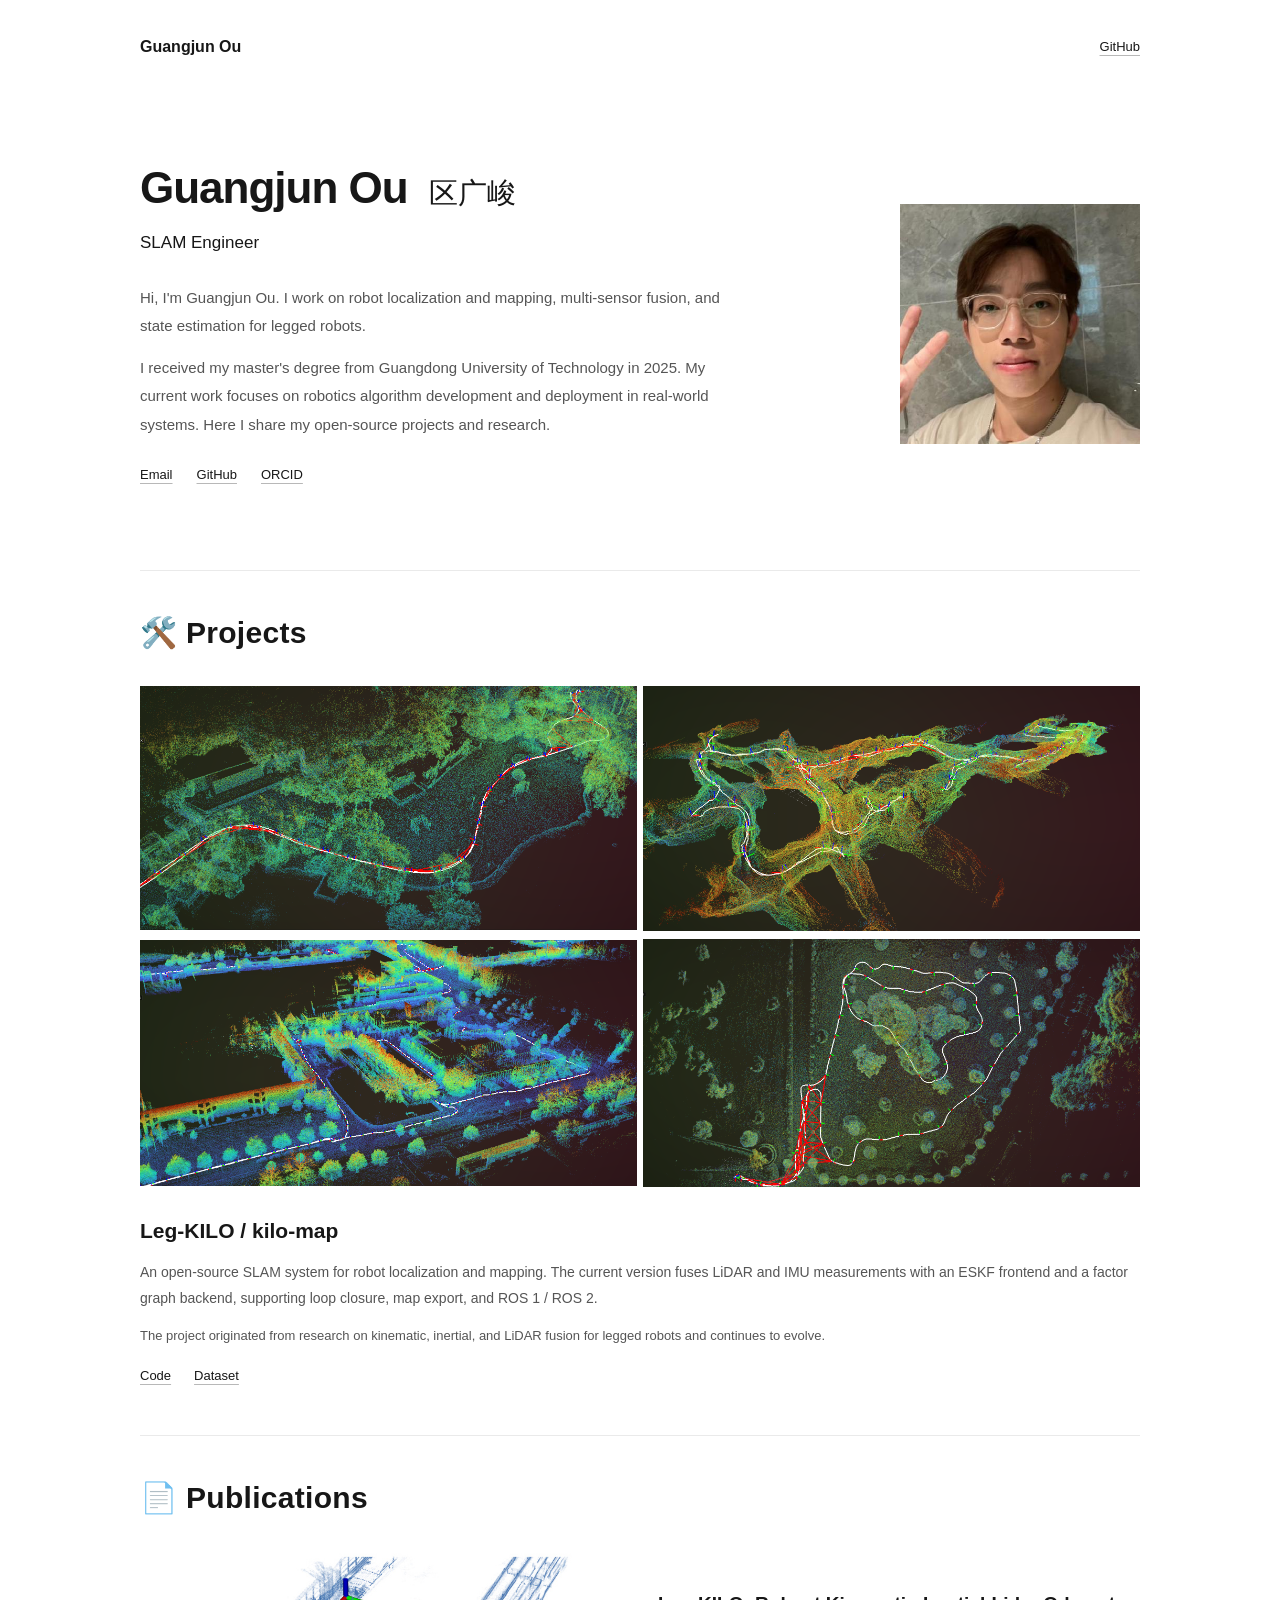
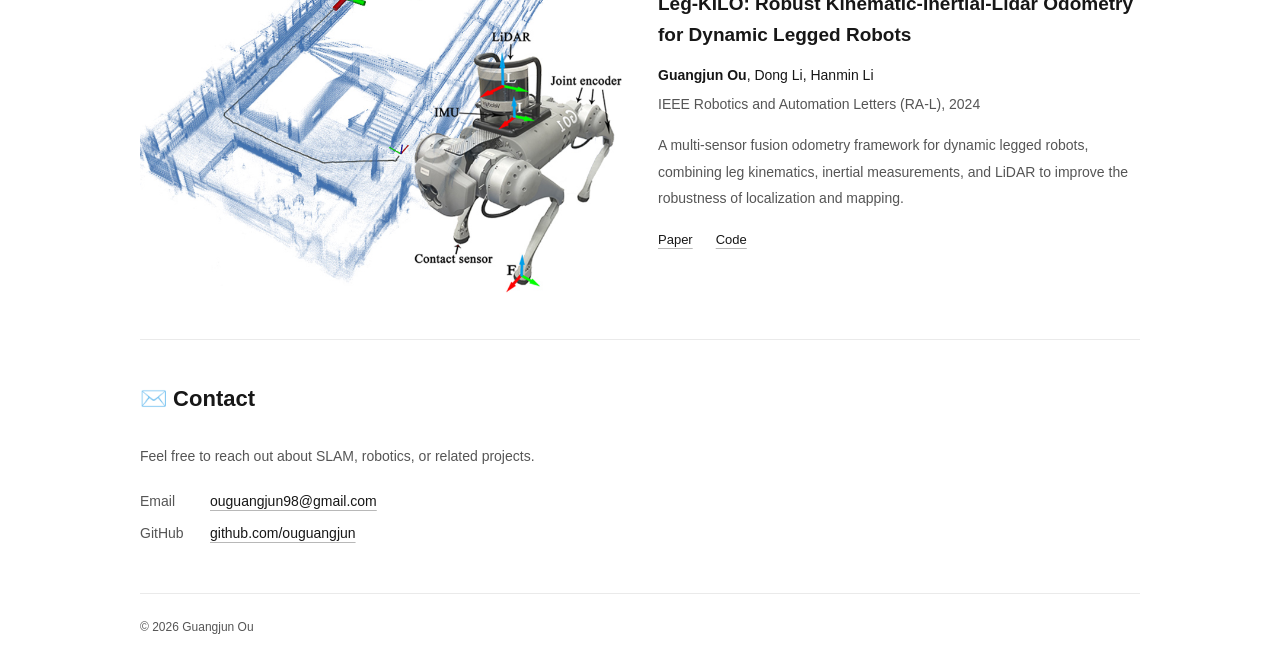
==== index.html @ 5f683b39 "[fix]: update github.io [question]: [issue]: [time]: [developer]:ouguangjun" ====
<!doctype html>
<html lang="en">
<head>
  <meta charset="UTF-8" />
  <meta name="viewport" content="width=device-width, initial-scale=1.0" />
  <meta name="theme-color" content="#ffffff" />
  <meta name="description" content="Guangjun Ou is a SLAM engineer working on robot localization, mapping, and multi-sensor fusion. Explore the Leg-KILO project and RA-L publication." />
  <title>Guangjun Ou · SLAM Engineer</title>
  <link rel="icon" href="assets/favicon.svg" type="image/svg+xml" />
  <link rel="stylesheet" href="styles.css" />
  <script src="script.js" defer></script>
</head>
<body>
  <a class="skip-link" href="#main">Skip to main content</a>
  <header class="site-header container">
    <a class="site-name" href="#home">Guangjun Ou</a>
    <a href="https://github.com/ouguangjun" target="_blank" rel="noopener noreferrer">GitHub</a>
  </header>

  <main id="main" class="container">
    <section class="intro" id="home" aria-labelledby="intro-title">
      <div class="intro-copy">
        <h1 id="intro-title">Guangjun Ou <span class="chinese-name" lang="zh-CN">区广峻</span></h1>
        <p class="role">SLAM Engineer</p>
        <!-- Edit your personal introduction here. -->
        <p>Hi, I'm Guangjun Ou. I work on robot localization and mapping, multi-sensor fusion, and state estimation for legged robots.</p>
        <p>I received my master's degree from Guangdong University of Technology in 2025. My current work focuses on robotics algorithm development and deployment in real-world systems. Here I share my open-source projects and research.</p>
        <div class="intro-links">
          <a href="mailto:ouguangjun98@gmail.com">Email</a>
          <a href="https://github.com/ouguangjun" target="_blank" rel="noopener noreferrer">GitHub</a>
          <a href="https://orcid.org/0009-0007-0457-6276" target="_blank" rel="noopener noreferrer">ORCID</a>
        </div>
      </div>
      <!-- Currently using your GitHub avatar. Replace src with your own photo. -->
      <img class="portrait" src="assets/avatar.jpg" alt="Portrait of Guangjun Ou" width="460" height="460" fetchpriority="high" />
    </section>

    <section class="section" id="projects" aria-labelledby="projects-title">
      <h2 id="projects-title"><span aria-hidden="true">🛠️</span> Projects</h2>
      <article class="project">
        <div class="project-gallery" role="group" aria-label="Leg-KILO mapping results">
          <a class="project-image-link" href="assets/backpack.png" target="_blank" rel="noopener noreferrer" aria-label="View the full-size Backpack mapping result">
            <img class="project-image" src="assets/backpack.png" alt="Leg-KILO point cloud map and trajectory on the Backpack dataset" width="1893" height="929" loading="lazy" decoding="async" />
          </a>
          <a class="project-image-link" href="assets/superloc.png" target="_blank" rel="noopener noreferrer" aria-label="View the full-size SuperLoc mapping result">
            <img class="project-image" src="assets/superloc.png" alt="Leg-KILO point cloud map and trajectory on the SuperLoc dataset" width="1893" height="935" loading="lazy" decoding="async" />
          </a>
          <a class="project-image-link" href="assets/nclt2.png" target="_blank" rel="noopener noreferrer" aria-label="View the full-size NCLT mapping result">
            <img class="project-image" src="assets/nclt2.png" alt="Leg-KILO point cloud map and trajectory on the NCLT dataset" width="1893" height="939" loading="lazy" decoding="async" />
          </a>
          <a class="project-image-link" href="assets/diter.png" target="_blank" rel="noopener noreferrer" aria-label="View the full-size DiTer mapping result">
            <img class="project-image" src="assets/diter.png" alt="Leg-KILO point cloud map and trajectory on the DiTer dataset" width="1900" height="947" loading="lazy" decoding="async" />
          </a>
        </div>
        <div class="project-copy">
          <h3><a href="https://github.com/ouguangjun/Leg-KILO" target="_blank" rel="noopener noreferrer">Leg-KILO / kilo-map</a></h3>
          <p>An open-source SLAM system for robot localization and mapping. The current version fuses LiDAR and IMU measurements with an ESKF frontend and a factor graph backend, supporting loop closure, map export, and ROS 1 / ROS 2.</p>
          <p class="project-context">The project originated from research on kinematic, inertial, and LiDAR fusion for legged robots and continues to evolve.</p>
          <div class="work-links"><a href="https://github.com/ouguangjun/Leg-KILO" target="_blank" rel="noopener noreferrer">Code</a><a href="https://github.com/ouguangjun/legkilo-dataset" target="_blank" rel="noopener noreferrer">Dataset</a></div>
        </div>
      </article>
    </section>

    <section class="section" id="publications" aria-labelledby="publications-title">
      <h2 id="publications-title"><span aria-hidden="true">📄</span> Publications</h2>
      <article class="publication">
        <a class="publication-image-link" href="assets/leg-kilo.jpg" target="_blank" rel="noopener noreferrer" aria-label="View the full-size Leg-KILO mapping result">
          <img class="publication-image" src="assets/leg-kilo.jpg" alt="Leg-KILO point cloud map with the estimated robot trajectory and loop closure constraints" width="1898" height="947" loading="lazy" decoding="async" />
        </a>
        <div class="publication-copy">
          <h3><a href="https://doi.org/10.1109/LRA.2024.3440730" target="_blank" rel="noopener noreferrer">Leg-KILO: Robust Kinematic-Inertial-Lidar Odometry for Dynamic Legged Robots</a></h3>
          <p class="authors"><strong>Guangjun Ou</strong>, Dong Li, Hanmin Li</p>
          <p class="venue">IEEE Robotics and Automation Letters (RA-L), 2024</p>
          <p class="publication-summary">A multi-sensor fusion odometry framework for dynamic legged robots, combining leg kinematics, inertial measurements, and LiDAR to improve the robustness of localization and mapping.</p>
          <div class="work-links"><a href="https://ieeexplore.ieee.org/document/10631676" target="_blank" rel="noopener noreferrer">Paper</a><a href="https://github.com/ouguangjun/Leg-KILO" target="_blank" rel="noopener noreferrer">Code</a></div>
        </div>
      </article>
    </section>

    <section class="section contact" id="contact" aria-labelledby="contact-title">
      <h2 id="contact-title"><span aria-hidden="true">✉️</span> Contact</h2>
      <p>Feel free to reach out about SLAM, robotics, or related projects.</p>
      <dl class="contact-list">
        <div><dt>Email</dt><dd><a href="mailto:ouguangjun98@gmail.com">ouguangjun98@gmail.com</a></dd></div>
        <div><dt>GitHub</dt><dd><a href="https://github.com/ouguangjun" target="_blank" rel="noopener noreferrer">github.com/ouguangjun</a></dd></div>
      </dl>
    </section>
  </main>

  <footer class="container site-footer"><p>© <span id="year">2026</span> Guangjun Ou</p></footer>
</body>
</html>
---- styles.css ----
@charset "UTF-8";

:root {
  color-scheme: light;
  --text: #171717;
  --secondary: #555;
  --line: #eaeaea;
  --font: -apple-system, BlinkMacSystemFont, "Segoe UI", "PingFang SC", "Microsoft YaHei", sans-serif;
}

* { box-sizing: border-box; }
html { scroll-padding-top: 30px; }
body { margin: 0; background: #fff; color: var(--text); font: 15px/1.9 var(--font); -webkit-font-smoothing: antialiased; }
a { color: inherit; text-decoration: underline; text-decoration-color: #b8b8b8; text-underline-offset: 4px; }
a:hover { text-decoration-color: #171717; }
a:focus-visible { outline: 2px solid #171717; outline-offset: 5px; }
p, h1, h2, h3, dl, dd { margin: 0; }
img { display: block; max-width: 100%; }
.container { width: calc(100% - 80px); max-width: 1000px; margin-inline: auto; }
.skip-link { position: fixed; left: 15px; top: -80px; padding: 8px 15px; background: white; border: 1px solid #171717; z-index: 10; }
.skip-link:focus { top: 15px; }
.site-header { display: flex; align-items: center; justify-content: space-between; gap: 20px; padding-block: 32px; font-size: 13px; }
.site-name { font-size: 16px; font-weight: 600; text-decoration: none; }
.intro { display: grid; grid-template-columns: minmax(0,1fr) 240px; align-items: center; gap: 85px; padding-block: 65px 82px; }
h1 { font-size: clamp(34px,4vw,44px); line-height: 1.3; font-weight: 600; letter-spacing: -1px; }
.chinese-name { display: inline-block; margin-left: 10px; font-size: .65em; font-weight: 400; letter-spacing: 0; white-space: nowrap; }
.role { margin: 10px 0 25px; font-size: 17px; }
.intro-copy > p:not(.role) { color: var(--secondary); max-width: 590px; }
.intro-copy > p + p:not(.role) { margin-top: 13px; }
.intro-links { display: flex; flex-wrap: wrap; gap: 24px; margin-top: 24px; font-size: 13px; }
.portrait { width: 240px; height: 240px; object-fit: cover; }
.section { border-top: 1px solid var(--line); padding-block: 42px 46px; }
h2 { font-size: 22px; font-weight: 600; line-height: 1.5; margin-bottom: 28px; }
#projects-title, #publications-title { font-size: 30px; font-weight: 700; line-height: 1.3; letter-spacing: .3px; margin-bottom: 32px; }
h3 { font-size: 21px; font-weight: 600; line-height: 1.5; }
h3 a { text-decoration: none; }
h3 a:hover { text-decoration: underline; }
.project { display: grid; grid-template-columns: minmax(0,1fr); gap: 28px; }
.project-gallery { display: grid; grid-template-columns: repeat(2,minmax(0,1fr)); gap: 6px; }
.project-image-link { display: block; }
.project-image { width: 100%; height: auto; aspect-ratio: 2 / 1; object-fit: contain; }
.project-copy > p { color: var(--secondary); margin-top: 12px; font-size: 14px; }
.project-copy .project-context { font-size: 13px; }
.work-links { display: flex; flex-wrap: wrap; gap: 23px; margin-top: 16px; font-size: 13px; }
.publication { display: grid; grid-template-columns: repeat(2,minmax(0,1fr)); gap: 36px; align-items: center; }
.publication-image-link { display: block; }
.publication-image { width: 100%; height: auto; }
.publication-copy { min-width: 0; }
.publication h3 { font-size: 19px; line-height: 1.6; font-weight: 600; max-width: 780px; }
.authors { margin-top: 12px; font-size: 14px; }
.authors strong { font-weight: 600; }
.venue { font-size: 14px; color: var(--secondary); margin-top: 2px; }
.publication-summary { color: var(--secondary); font-size: 14px; margin-top: 15px; }
.contact > p { color: var(--secondary); font-size: 14px; }
.contact-list { margin-top: 18px; font-size: 14px; }
.contact-list > div { display: flex; gap: 15px; margin-top: 6px; }
.contact-list dt { width: 55px; flex-shrink: 0; color: var(--secondary); }
.contact-list dd { min-width: 0; overflow-wrap: anywhere; }
.site-footer { border-top: 1px solid var(--line); padding-block: 22px 32px; font-size: 12px; color: var(--secondary); }

@media (max-width: 800px) {
  .container { width: calc(100% - 56px); }
  .intro { grid-template-columns: minmax(0,1fr) 190px; gap: 35px; padding-block: 45px 60px; }
  .portrait { width: 190px; height: 190px; }
  .project { grid-template-columns: 1fr; gap: 24px; }
}
@media (max-width: 600px) {
  .container { width: calc(100% - 40px); }
  .site-header { padding-block: 22px; }
  .intro { grid-template-columns: 1fr; gap: 28px; padding-block: 32px 44px; }
  .portrait { width: 190px; height: 190px; }
  h1 { font-size: 34px; }
  .role { margin-bottom: 20px; }
  .section { padding-block: 32px 36px; }
  h2 { font-size: 21px; margin-bottom: 23px; }
  #projects-title, #publications-title { font-size: 26px; margin-bottom: 26px; }
  .project { grid-template-columns: 1fr; gap: 22px; }
  .publication { grid-template-columns: 1fr; gap: 22px; }
  .publication h3 { font-size: 18px; }
}
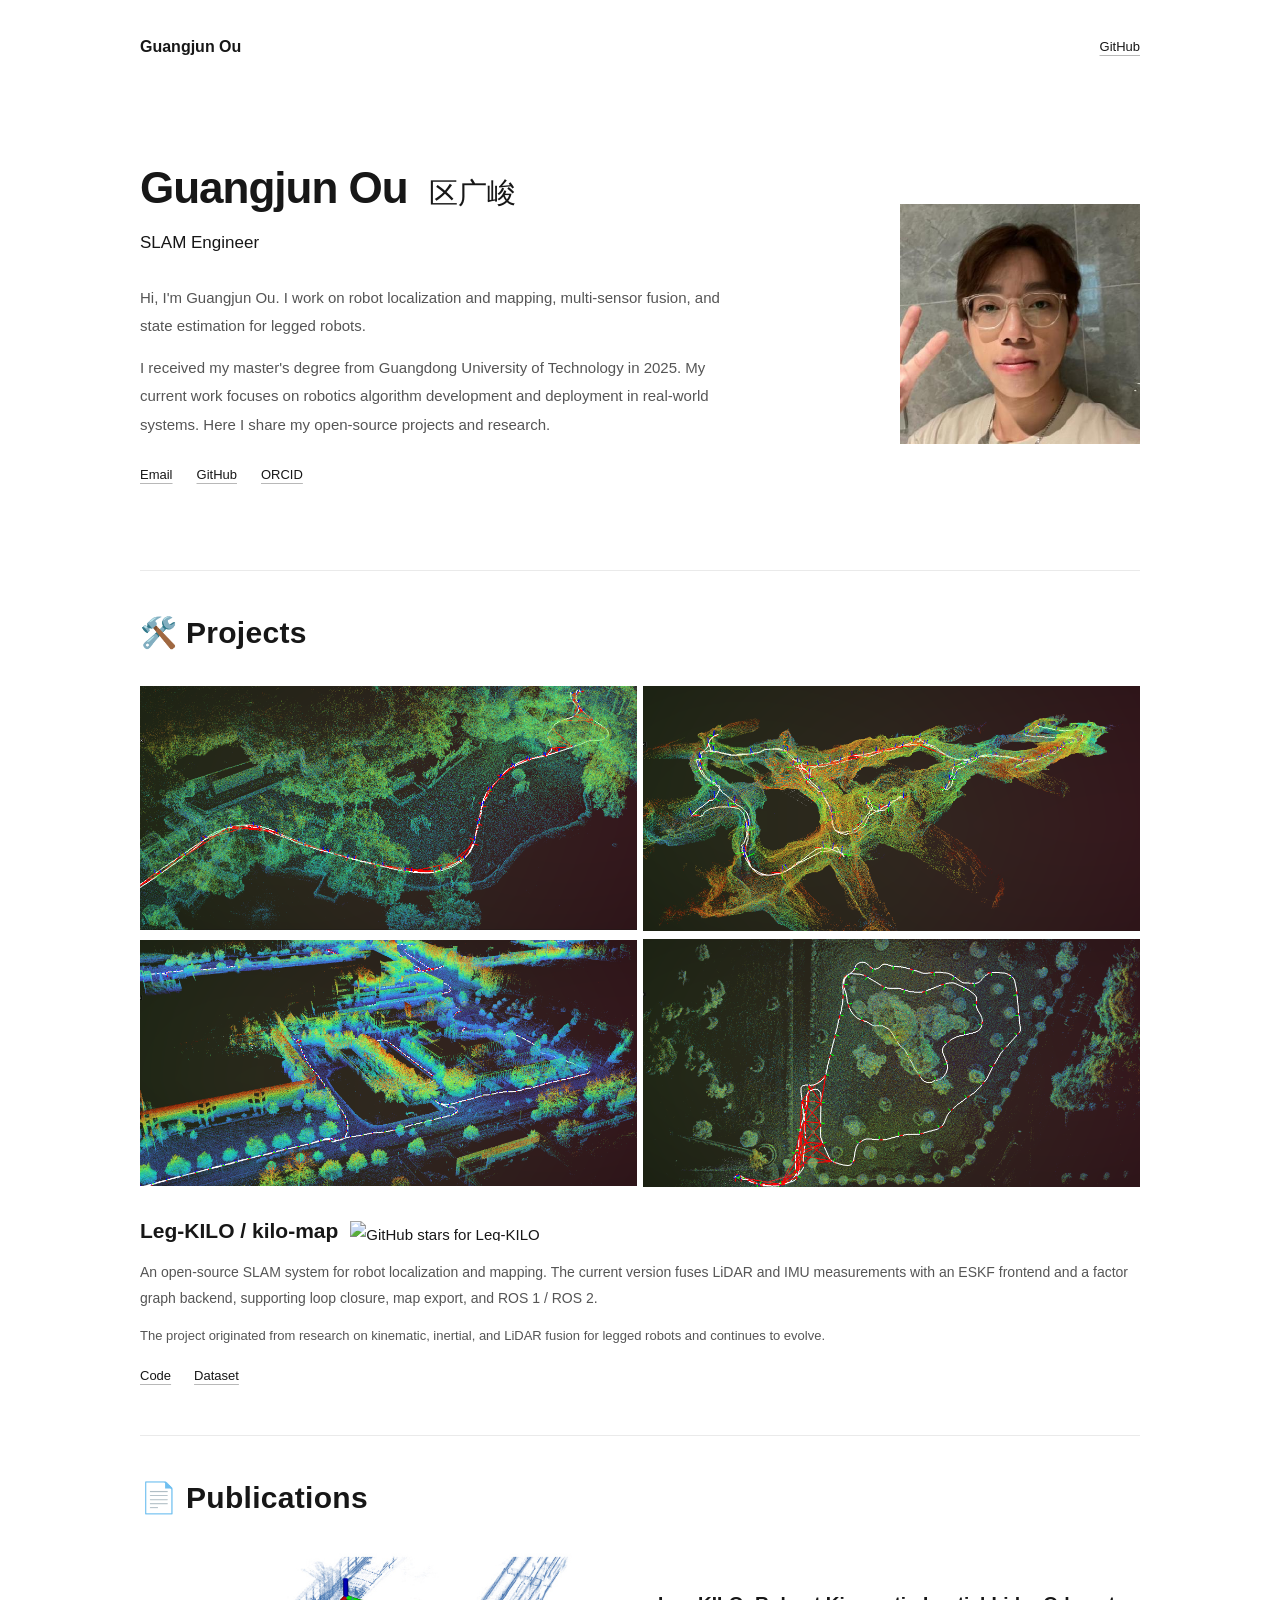
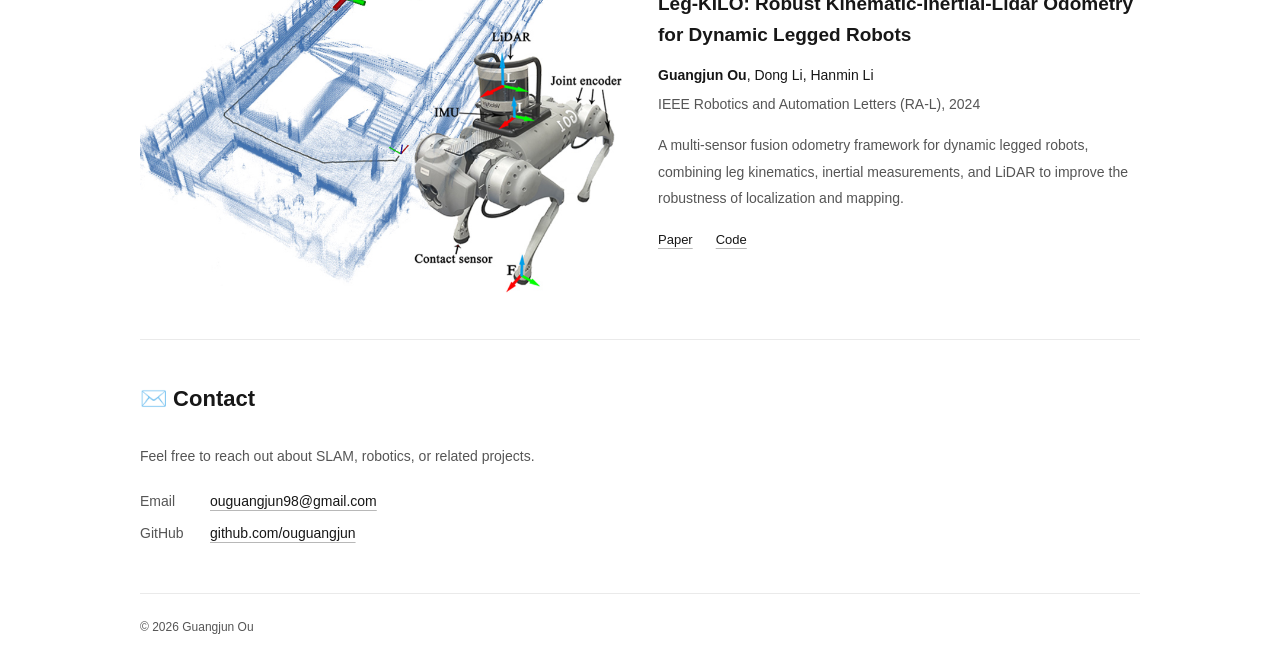
==== commit 33e685ee: "[fix]: update [question]: [issue]: [time]: [developer]:ouguangjun" ====
--- a/index.html
+++ b/index.html
@@ -53,7 +53,12 @@
           </a>
         </div>
         <div class="project-copy">
-          <h3><a href="https://github.com/ouguangjun/Leg-KILO" target="_blank" rel="noopener noreferrer">Leg-KILO / kilo-map</a></h3>
+          <div class="project-heading">
+            <h3><a href="https://github.com/ouguangjun/Leg-KILO" target="_blank" rel="noopener noreferrer">Leg-KILO / kilo-map</a></h3>
+            <a class="star-badge" href="https://github.com/ouguangjun/Leg-KILO/stargazers" target="_blank" rel="noopener noreferrer" aria-label="View Leg-KILO stars on GitHub" title="Automatically updated GitHub star count; may be cached">
+              <img src="https://img.shields.io/github/stars/ouguangjun/Leg-KILO?style=social&amp;label=Stars" alt="GitHub stars for Leg-KILO" height="20" loading="lazy" decoding="async" />
+            </a>
+          </div>
           <p>An open-source SLAM system for robot localization and mapping. The current version fuses LiDAR and IMU measurements with an ESKF frontend and a factor graph backend, supporting loop closure, map export, and ROS 1 / ROS 2.</p>
           <p class="project-context">The project originated from research on kinematic, inertial, and LiDAR fusion for legged robots and continues to evolve.</p>
           <div class="work-links"><a href="https://github.com/ouguangjun/Leg-KILO" target="_blank" rel="noopener noreferrer">Code</a><a href="https://github.com/ouguangjun/legkilo-dataset" target="_blank" rel="noopener noreferrer">Dataset</a></div>
--- a/styles.css
+++ b/styles.css
@@ -39,6 +39,9 @@
 .project-gallery { display: grid; grid-template-columns: repeat(2,minmax(0,1fr)); gap: 6px; }
 .project-image-link { display: block; }
 .project-image { width: 100%; height: auto; aspect-ratio: 2 / 1; object-fit: contain; }
+.project-heading { display: flex; align-items: center; flex-wrap: wrap; gap: 12px; }
+.star-badge { display: inline-flex; align-items: center; text-decoration: none; }
+.star-badge img { height: 20px; width: auto; }
 .project-copy > p { color: var(--secondary); margin-top: 12px; font-size: 14px; }
 .project-copy .project-context { font-size: 13px; }
 .work-links { display: flex; flex-wrap: wrap; gap: 23px; margin-top: 16px; font-size: 13px; }
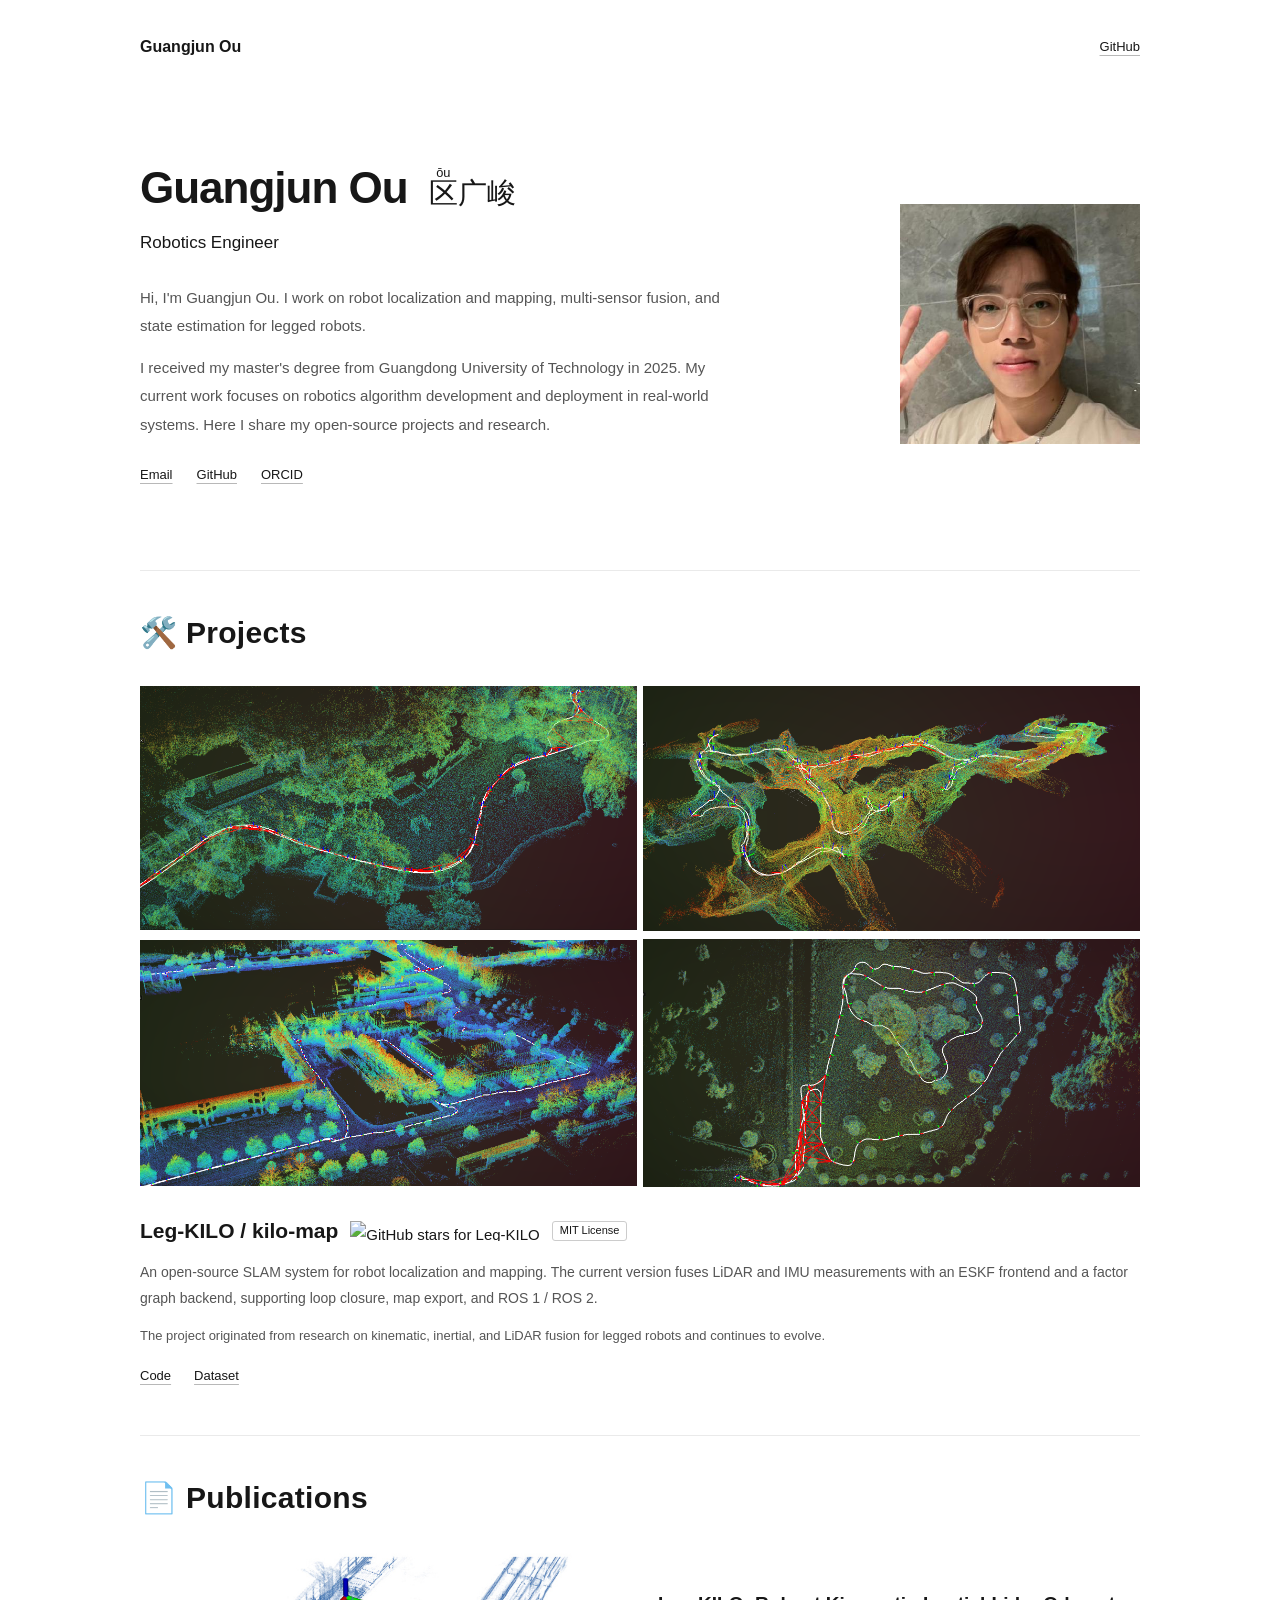
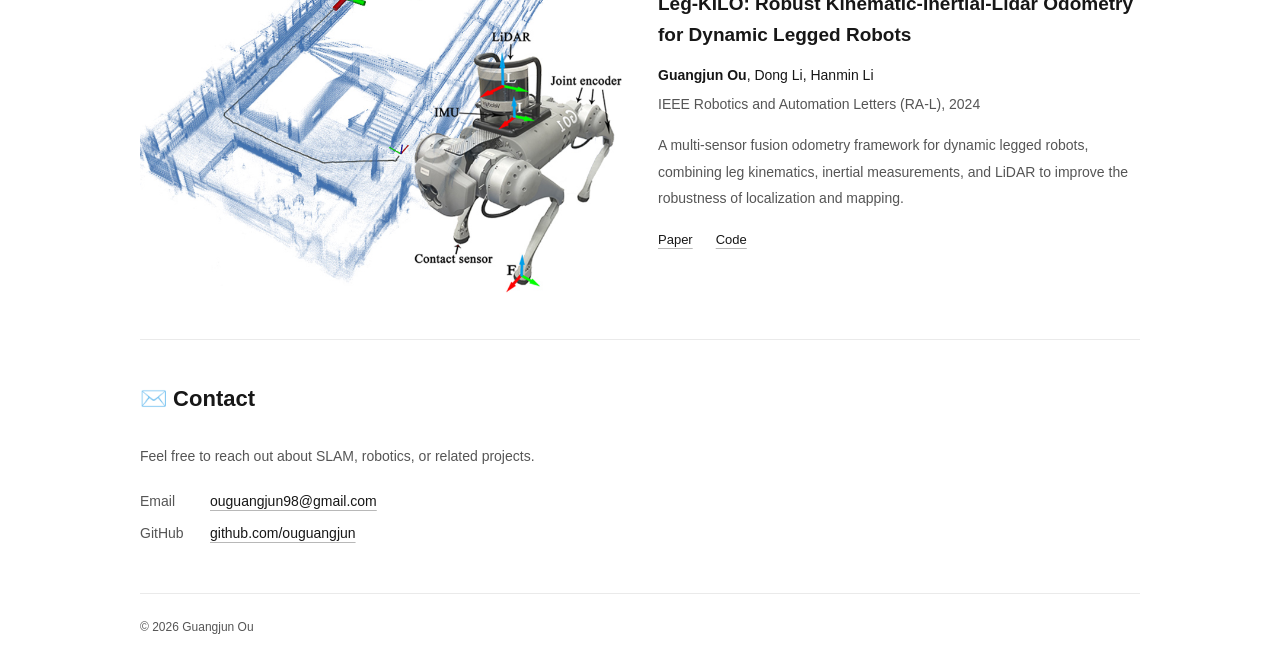
==== commit b87151d9: "[fix]: update [question]: [issue]: [time]: [developer]:ouguangjun" ====
--- a/index.html
+++ b/index.html
@@ -20,8 +20,8 @@
   <main id="main" class="container">
     <section class="intro" id="home" aria-labelledby="intro-title">
       <div class="intro-copy">
-        <h1 id="intro-title">Guangjun Ou <span class="chinese-name" lang="zh-CN">区广峻</span></h1>
-        <p class="role">SLAM Engineer</p>
+        <h1 id="intro-title">Guangjun Ou <span class="chinese-name" lang="zh-CN"><ruby>区<rp>(</rp><rt>ōu</rt><rp>)</rp></ruby>广峻</span></h1>
+        <p class="role">Robotics Engineer</p>
         <!-- Edit your personal introduction here. -->
         <p>Hi, I'm Guangjun Ou. I work on robot localization and mapping, multi-sensor fusion, and state estimation for legged robots.</p>
         <p>I received my master's degree from Guangdong University of Technology in 2025. My current work focuses on robotics algorithm development and deployment in real-world systems. Here I share my open-source projects and research.</p>
@@ -58,6 +58,7 @@
             <a class="star-badge" href="https://github.com/ouguangjun/Leg-KILO/stargazers" target="_blank" rel="noopener noreferrer" aria-label="View Leg-KILO stars on GitHub" title="Automatically updated GitHub star count; may be cached">
               <img src="https://img.shields.io/github/stars/ouguangjun/Leg-KILO?style=social&amp;label=Stars" alt="GitHub stars for Leg-KILO" height="20" loading="lazy" decoding="async" />
             </a>
+            <a class="license-badge" href="https://github.com/ouguangjun/Leg-KILO/blob/master/LICENSE" target="_blank" rel="noopener noreferrer" aria-label="View the Leg-KILO MIT License">MIT License</a>
           </div>
           <p>An open-source SLAM system for robot localization and mapping. The current version fuses LiDAR and IMU measurements with an ESKF frontend and a factor graph backend, supporting loop closure, map export, and ROS 1 / ROS 2.</p>
           <p class="project-context">The project originated from research on kinematic, inertial, and LiDAR fusion for legged robots and continues to evolve.</p>
--- a/styles.css
+++ b/styles.css
@@ -24,6 +24,8 @@
 .intro { display: grid; grid-template-columns: minmax(0,1fr) 240px; align-items: center; gap: 85px; padding-block: 65px 82px; }
 h1 { font-size: clamp(34px,4vw,44px); line-height: 1.3; font-weight: 600; letter-spacing: -1px; }
 .chinese-name { display: inline-block; margin-left: 10px; font-size: .65em; font-weight: 400; letter-spacing: 0; white-space: nowrap; }
+.chinese-name ruby { ruby-position: over; ruby-align: center; }
+.chinese-name rt { font-size: .45em; font-weight: 400; line-height: 1; }
 .role { margin: 10px 0 25px; font-size: 17px; }
 .intro-copy > p:not(.role) { color: var(--secondary); max-width: 590px; }
 .intro-copy > p + p:not(.role) { margin-top: 13px; }
@@ -42,6 +44,8 @@
 .project-heading { display: flex; align-items: center; flex-wrap: wrap; gap: 12px; }
 .star-badge { display: inline-flex; align-items: center; text-decoration: none; }
 .star-badge img { height: 20px; width: auto; }
+.license-badge { display: inline-flex; align-items: center; height: 20px; padding: 0 7px; border: 1px solid #ccc; border-radius: 3px; color: var(--text); background: #fff; font-size: 11px; font-weight: 500; line-height: 1; text-decoration: none; }
+.license-badge:hover { border-color: #777; }
 .project-copy > p { color: var(--secondary); margin-top: 12px; font-size: 14px; }
 .project-copy .project-context { font-size: 13px; }
 .work-links { display: flex; flex-wrap: wrap; gap: 23px; margin-top: 16px; font-size: 13px; }
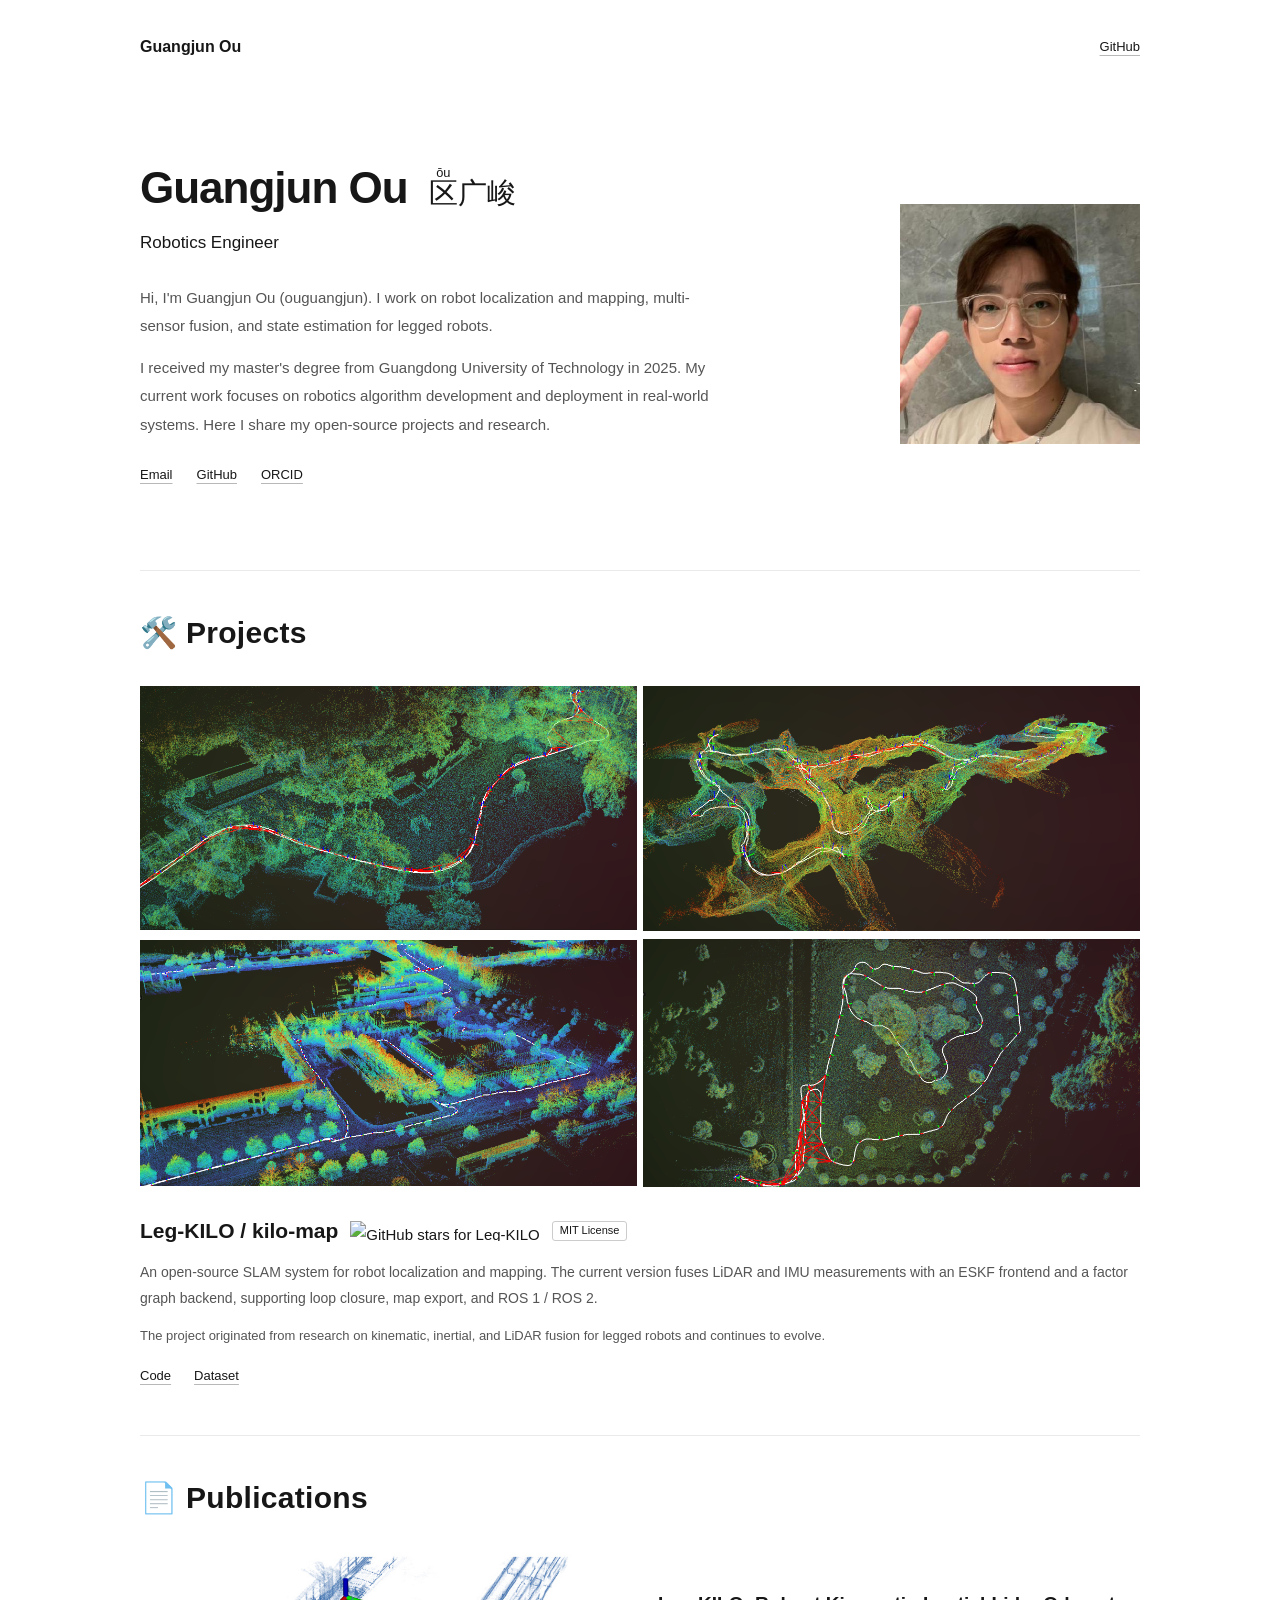
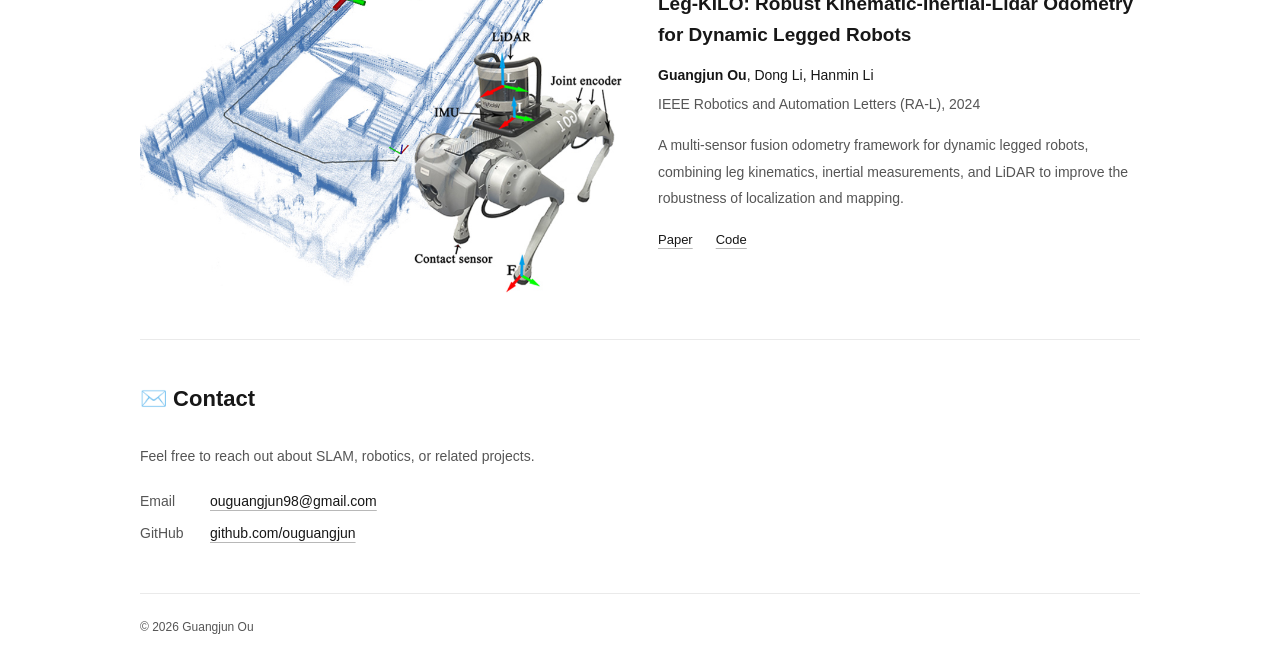
==== commit 457bd0b1: "[fix]: update [question]: [issue]: [time]: [developer]:ouguangjun" ====
--- a/index.html
+++ b/index.html
@@ -4,11 +4,39 @@
   <meta charset="UTF-8" />
   <meta name="viewport" content="width=device-width, initial-scale=1.0" />
   <meta name="theme-color" content="#ffffff" />
-  <meta name="description" content="Guangjun Ou is a SLAM engineer working on robot localization, mapping, and multi-sensor fusion. Explore the Leg-KILO project and RA-L publication." />
-  <title>Guangjun Ou · SLAM Engineer</title>
+  <meta name="description" content="区广峻 (Guangjun Ou / ouguangjun) is a robotics engineer focused on SLAM, multi-sensor fusion, and real-world robotics systems. Explore Leg-KILO and the RA-L publication." />
+  <meta name="author" content="Guangjun Ou (区广峻 / ouguangjun)" />
+  <meta name="robots" content="index, follow" />
+  <title>区广峻 (Guangjun Ou) · ouguangjun | Robotics Engineer</title>
+  <link rel="canonical" href="https://ouguangjun.github.io/" />
   <link rel="icon" href="assets/favicon.svg" type="image/svg+xml" />
   <link rel="stylesheet" href="styles.css" />
   <script src="script.js" defer></script>
+  <script type="application/ld+json">
+  {
+    "@context": "https://schema.org",
+    "@type": "ProfilePage",
+    "@id": "https://ouguangjun.github.io/#profile",
+    "url": "https://ouguangjun.github.io/",
+    "name": "区广峻 (Guangjun Ou) · ouguangjun",
+    "inLanguage": "en",
+    "mainEntity": {
+      "@type": "Person",
+      "@id": "https://ouguangjun.github.io/#person",
+      "name": "Guangjun Ou",
+      "alternateName": ["区广峻", "ouguangjun"],
+      "identifier": "ouguangjun",
+      "url": "https://ouguangjun.github.io/",
+      "image": "https://ouguangjun.github.io/assets/avatar.jpg",
+      "jobTitle": "Robotics Engineer",
+      "description": "Robotics engineer working on SLAM, multi-sensor fusion, and state estimation for legged robots.",
+      "sameAs": [
+        "https://github.com/ouguangjun",
+        "https://orcid.org/0009-0007-0457-6276"
+      ]
+    }
+  }
+  </script>
 </head>
 <body>
   <a class="skip-link" href="#main">Skip to main content</a>
@@ -23,7 +51,7 @@
         <h1 id="intro-title">Guangjun Ou <span class="chinese-name" lang="zh-CN"><ruby>区<rp>(</rp><rt>ōu</rt><rp>)</rp></ruby>广峻</span></h1>
         <p class="role">Robotics Engineer</p>
         <!-- Edit your personal introduction here. -->
-        <p>Hi, I'm Guangjun Ou. I work on robot localization and mapping, multi-sensor fusion, and state estimation for legged robots.</p>
+        <p>Hi, I'm Guangjun Ou (ouguangjun). I work on robot localization and mapping, multi-sensor fusion, and state estimation for legged robots.</p>
         <p>I received my master's degree from Guangdong University of Technology in 2025. My current work focuses on robotics algorithm development and deployment in real-world systems. Here I share my open-source projects and research.</p>
         <div class="intro-links">
           <a href="mailto:ouguangjun98@gmail.com">Email</a>
